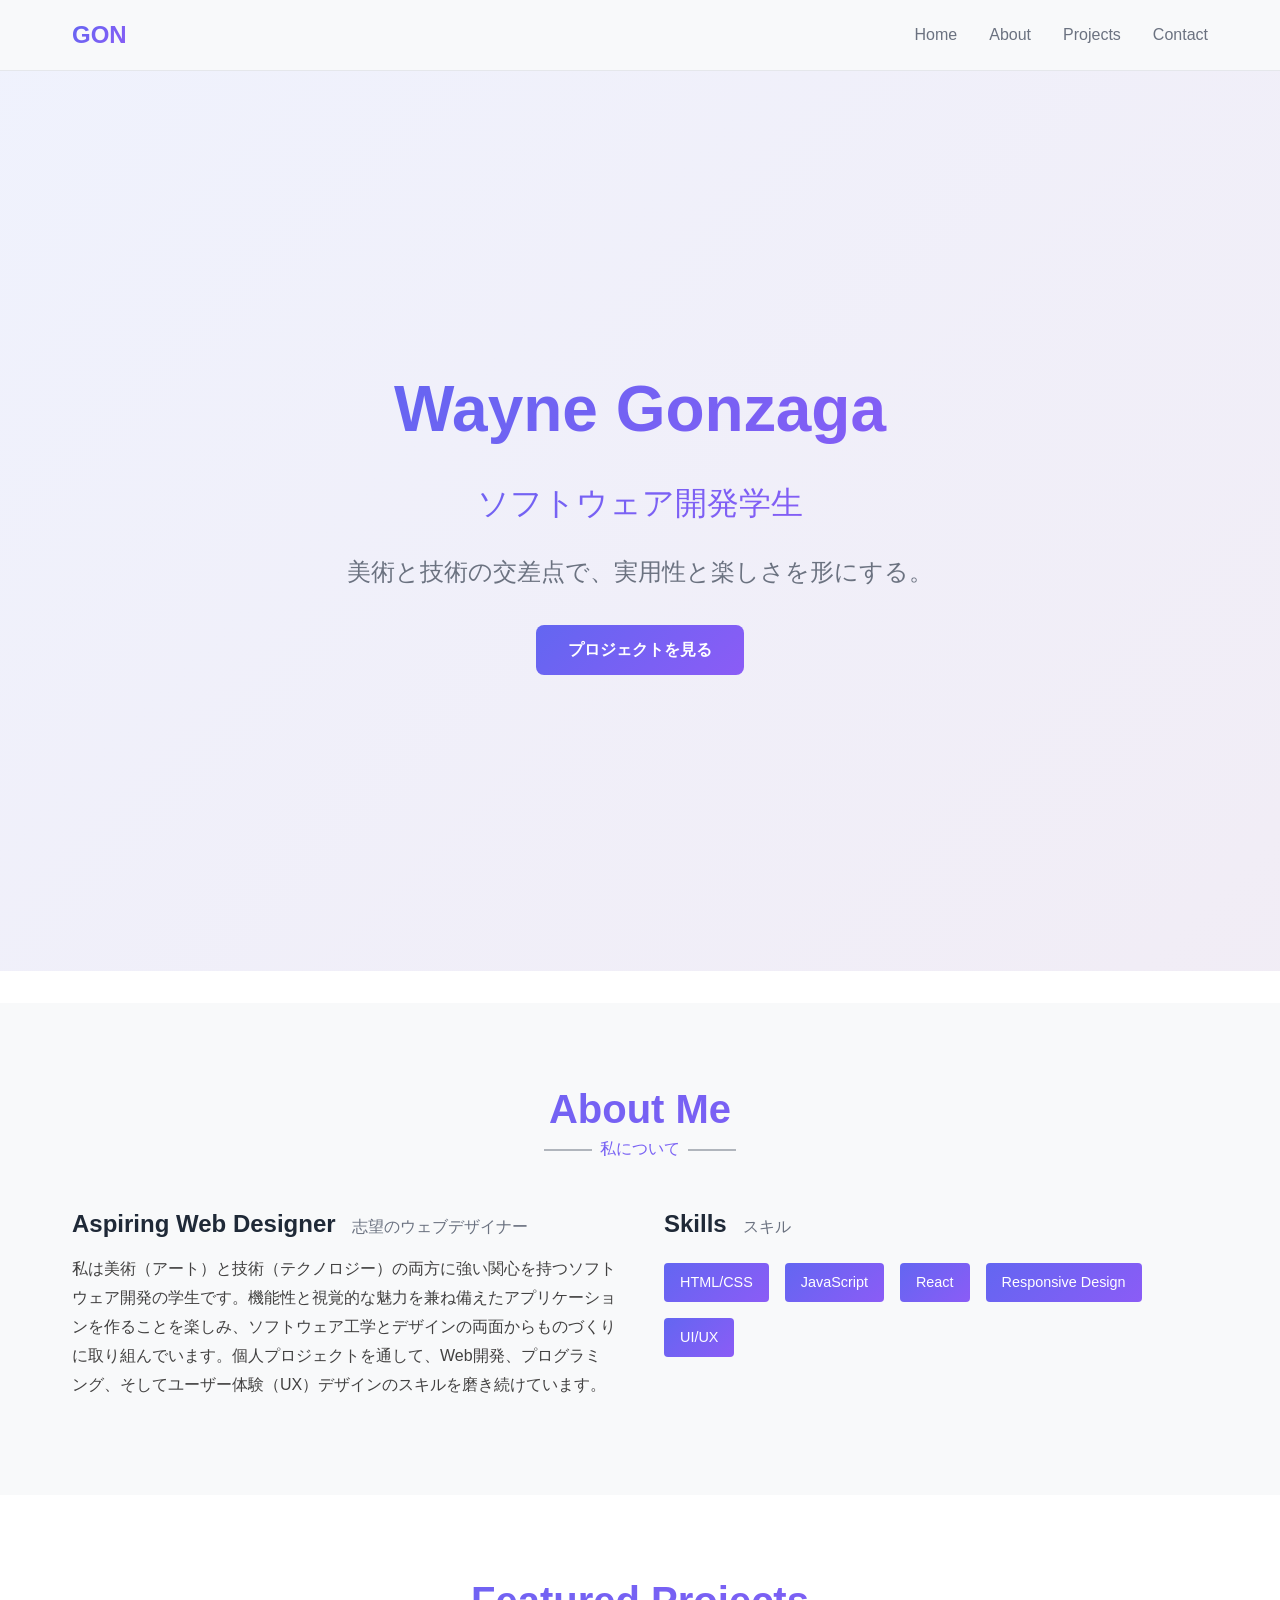
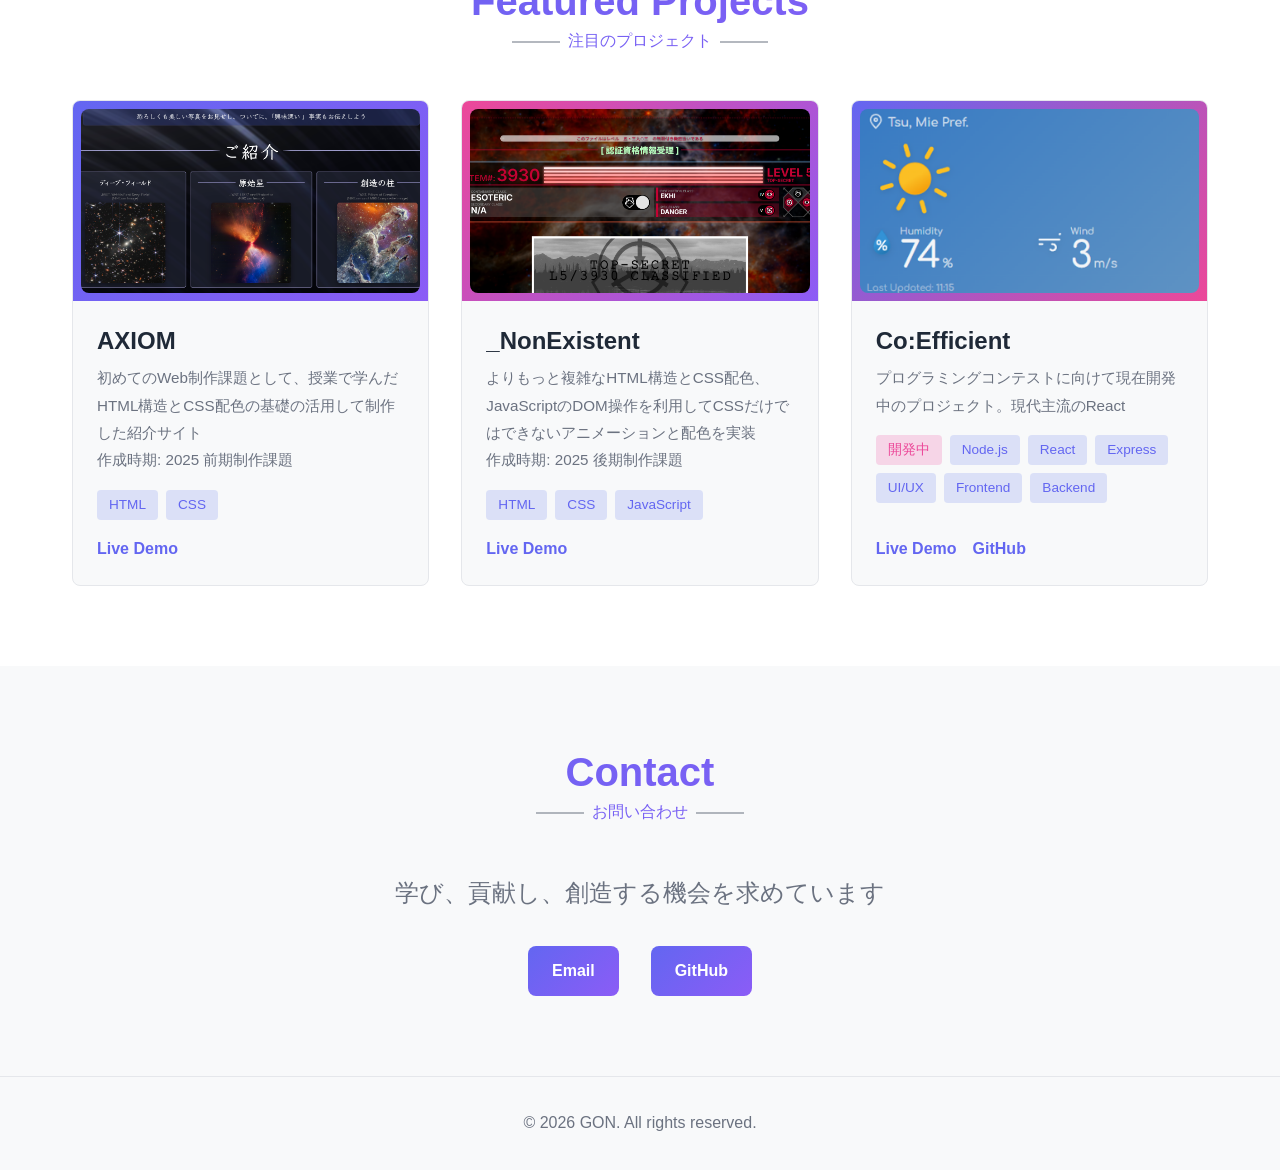
==== index.html @ ca24df77 "Finishing touch" ====
<!DOCTYPE html>
<html lang="en">

<head>
    <meta charset="UTF-8">
    <meta name="viewport" content="width=device-width, initial-scale=1.0">
    <title>Portfolio - GON</title>
    <link rel="stylesheet" href="css/main.css">
</head>

<body>
    <!-- Navigation -->
    <nav class="navbar">
        <div class="nav-container">
            <div class="nav-logo">GON</div>
            <ul class="nav-menu">
                <li class="nav-item"><a href="#hero" class="nav-link">Home</a></li>
                <li class="nav-item"><a href="#about" class="nav-link">About</a></li>
                <li class="nav-item"><a href="#projects" class="nav-link">Projects</a></li>
                <li class="nav-item"><a href="#contact" class="nav-link">Contact</a></li>
            </ul>
        </div>
    </nav>

    <!-- Hero Section -->
    <section id="hero" class="hero">
        <div class="hero-content">
            <h1 class="hero-title">Wayne Gonzaga<br><span
                    style="font-size: 0.5em; color: var(--text-secondary); font-weight: normal;">ソフトウェア開発学生</span></h1>
            <p class="hero-subtitle">美術と技術の交差点で、実用性と楽しさを形にする。</p>
            <a href="#projects" class="btn btn-primary">プロジェクトを見る</a>
        </div>
    </section>

    <!-- About Section -->
    <section id="about" class="about">
        <div class="container">
            <div class="section-title">
                <h2> About Me </h2>
                <h3 class="jp-text"> 私について </h3>
            </div>
            <div class="about-content">
                <div class="about-text">
                    <h3>Aspiring Web Designer<span class="jp-text-inline">志望のウェブデザイナー</span></h3>
                    <p class="paragraph">
                        私は美術（アート）と技術（テクノロジー）の両方に強い関心を持つソフトウェア開発の学生です。機能性と視覚的な魅力を兼ね備えたアプリケーションを作ることを楽しみ、ソフトウェア工学とデザインの両面からものづくりに取り組んでいます。個人プロジェクトを通して、Web開発、プログラミング、そしてユーザー体験（UX）デザインのスキルを磨き続けています。
                    </p>
                </div>
                <div class="skills">
                    <h3>Skills<span class="jp-text-inline">スキル</span></h3>
                    <div class="skill-tags">
                        <span class="skill-tag">HTML/CSS</span>
                        <span class="skill-tag">JavaScript</span>
                        <span class="skill-tag">React</span>
                        <span class="skill-tag">Responsive Design</span>
                        <span class="skill-tag">UI/UX</span>
                    </div>
                </div>
            </div>
        </div>
    </section>

    <!-- Projects Section -->
    <section id="projects" class="projects">
        <div class="container">
            <div class="section-title">
                <h2>Featured Projects</h2>
                <h3 class="jp-text">注目のプロジェクト</h3>
            </div>
            <div class="projects-grid">
                <!-- Project 1: AXIOM -->
                <div class="project-card">
                    <div class="project-image" style="background: linear-gradient(135deg, #6366f1 0%, #8b5cf6 100%);">
                        <div class="image-wrapper">
                            <div class="image AXIOM">
                            </div>
                        </div>
                    </div>
                    <div class="project-info">
                        <h3 class="project-title">AXIOM</h3>
                        <p class="project-description">
                            初めてのWeb制作課題として、授業で学んだHTML構造とCSS配色の基礎の活用して制作した紹介サイト <br>
                            作成時期: 2025 前期制作課題
                        </p>
                        <div class="project-tags">
                            <span class="tag">HTML</span>
                            <span class="tag">CSS</span>
                        </div>
                        <div class="project-links">
                            <a href="./_AXIOM/index.html" target="_blank" class="project-link">Live Demo</a>
                        </div>
                    </div>
                </div>

                <!-- Project 2: CLASSIFIED -->
                <div class="project-card">
                    <div class="project-image" style="background: linear-gradient(135deg, #ec4899 0%, #8b5cf6 100%);">
                        <div class="image-wrapper">
                            <div class="image NonExistent">
                            </div>
                        </div>
                    </div>
                    <div class="project-info">
                        <h3 class="project-title">_NonExistent</h3>
                        <p class="project-description">
                            よりもっと複雑なHTML構造とCSS配色、JavaScriptのDOM操作を利用してCSSだけではできないアニメーションと配色を実装 <br>
                            作成時期: 2025 後期制作課題
                        </p>
                        <div class="project-tags">
                            <span class="tag">HTML</span>
                            <span class="tag">CSS</span>
                            <span class="tag">JavaScript</span>
                        </div>
                        <div class="project-links">
                            <a href="./_NonExistent/index.html" target="_blank" class="project-link">Live Demo</a>
                        </div>
                    </div>
                </div>

                <!-- Project 3: Your Portfolio -->
                <div class="project-card">
                    <div class="project-image" style="background: linear-gradient(135deg, #6366f1 0%, #ec4899 100%);">
                        <div class="image-wrapper">
                            <div class="image CoEfficient">
                            </div>
                        </div>
                    </div>
                    <div class="project-info">
                        <h3 class="project-title">Co:Efficient</h3>
                        <p class="project-description">
                            プログラミングコンテストに向けて現在開発中のプロジェクト。現代主流のReact
                        </p>
                        <div class="project-tags">
                            <span class="tag tag-dev">開発中</span>
                            <span class="tag">Node.js</span>
                            <span class="tag">React</span>
                            <span class="tag">Express</span>
                            <span class="tag">UI/UX</span>
                            <span class="tag">Frontend</span>
                            <span class="tag">Backend</span>
                        </div>
                        <div class="project-links">
                            <a href="https://co-efficient.vercel.app" target="_blank" class="project-link">Live Demo</a>
                            <a href="https://github.com/TotallyNotWh4l3/CoEfficient" target="_blank"
                                class="project-link">GitHub</a>
                        </div>
                    </div>
                </div>
            </div>
        </div>
    </section>

    <!-- Contact Section -->
    <section id="contact" class="contact">
        <div class="container">
            <div class="section-title">
                <h2>Contact</h2>
                <h3 class="jp-text">お問い合わせ</h3>
            </div>
            <p class="contact-subtitle">学び、貢献し、創造する機会を求めています</p>
            <div class="contact-links">
                <a href="mailto:gonzaga.wayne@tsukougi.ac.jp" class="contact-link">Email</a>
                <a href="https://github.com/TotallyNotWh4l3" target="_blank" class="contact-link">GitHub</a>
            </div>
        </div>
    </section>

    <!-- Footer -->
    <footer class="footer">
        <p>&copy; 2026 GON. All rights reserved.</p>
    </footer>

    <script src="js/script.js"></script>
</body>

</html>
---- css/main.css ----
@import url('./variables.css');
@import url('./base.css');
@import url('./typography.css');
@import url('./utilities.css');
@import url('./navbar.css');
@import url('./hero.css');
@import url('./about.css');
@import url('./projects.css');
@import url('./contact.css');
@import url('./footer.css');
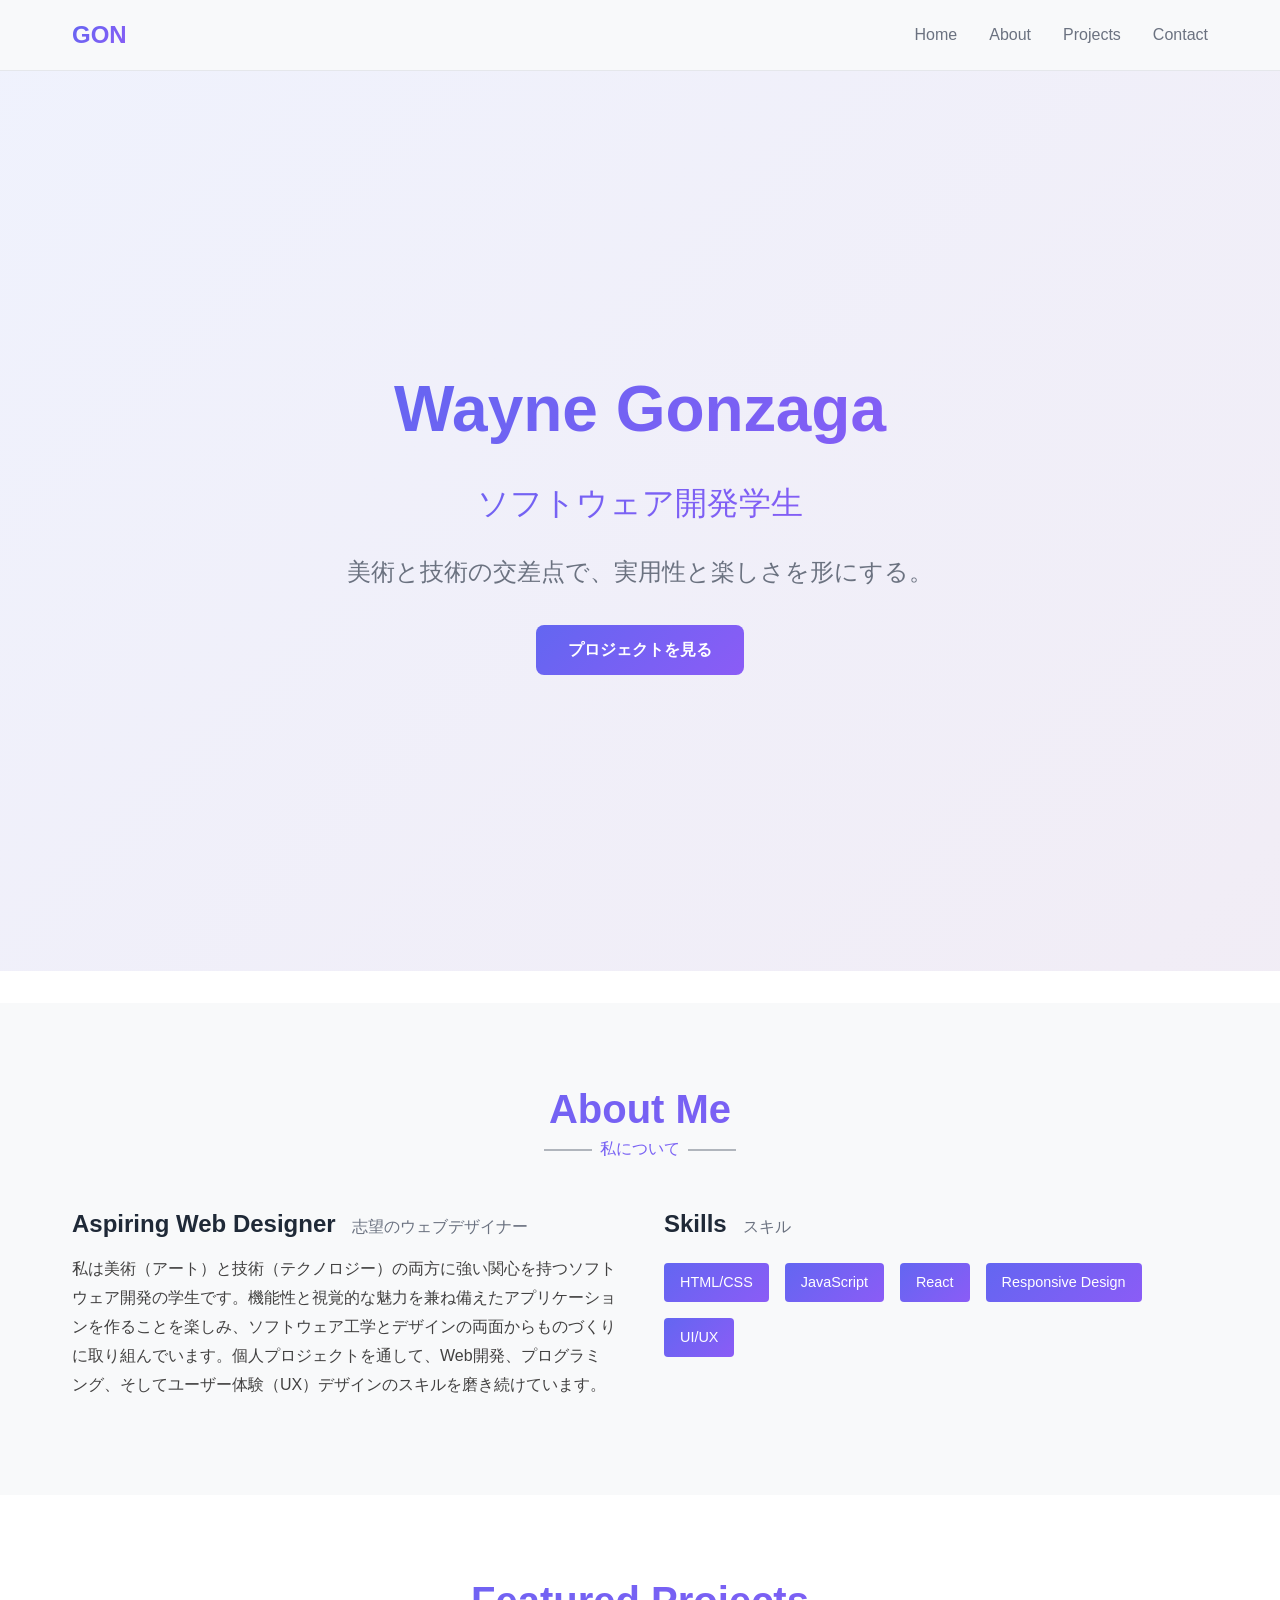
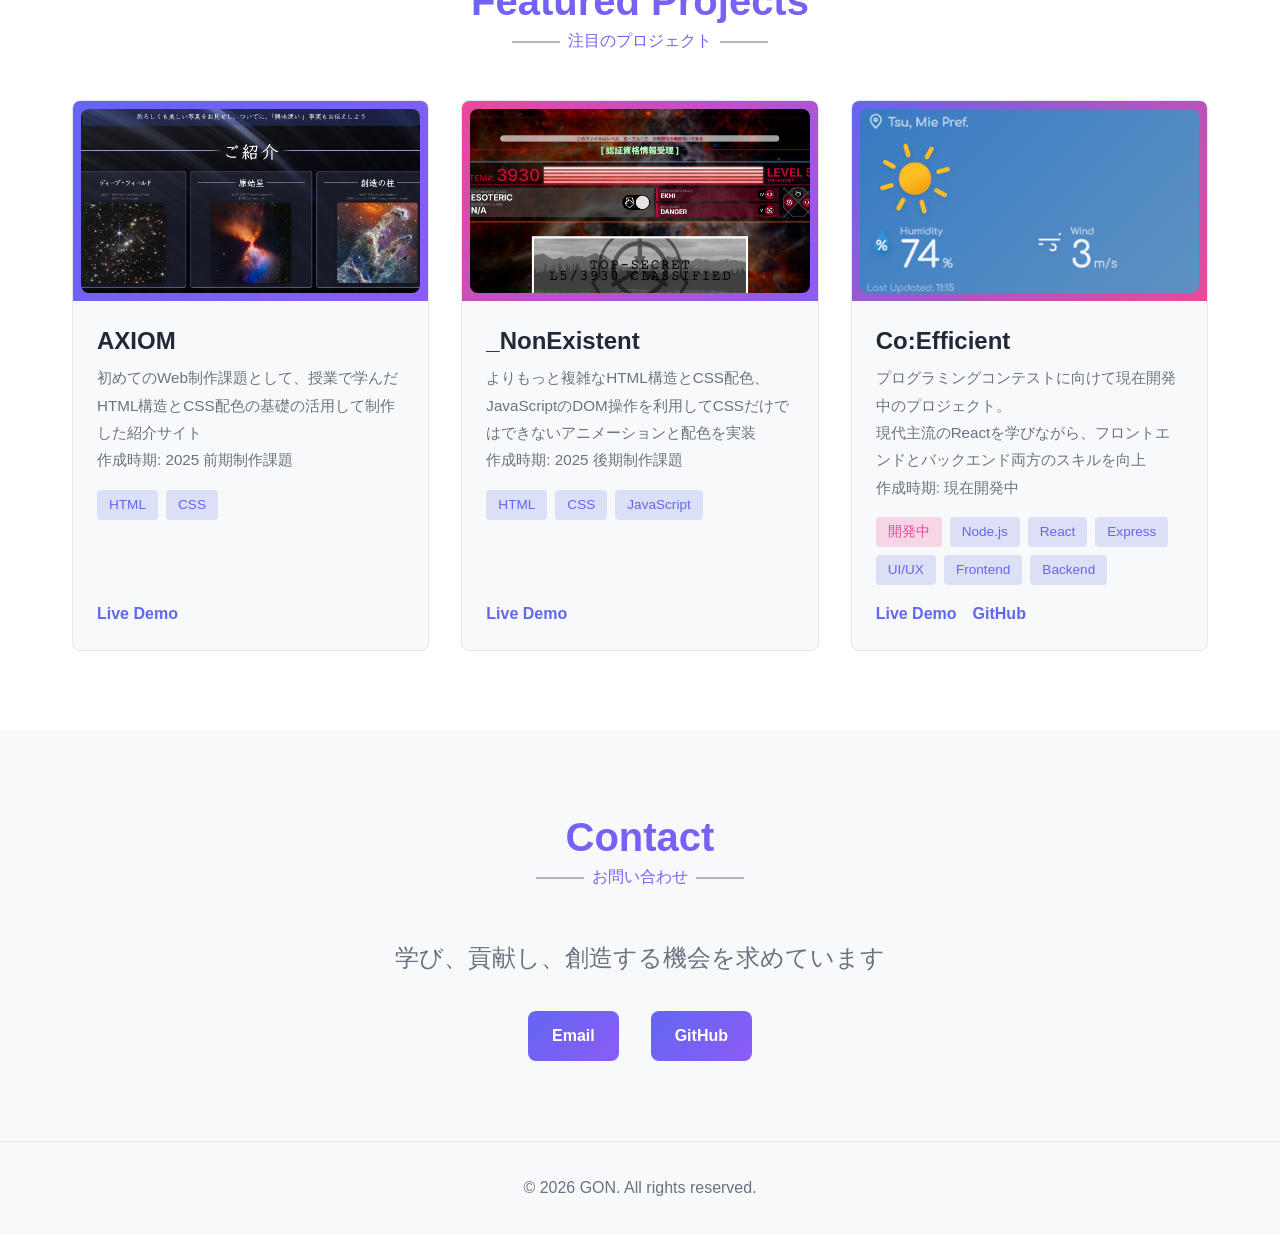
==== commit 7a3b2344: "Minor Fixes" ====
--- a/index.html
+++ b/index.html
@@ -128,7 +128,8 @@
                     <div class="project-info">
                         <h3 class="project-title">Co:Efficient</h3>
                         <p class="project-description">
-                            プログラミングコンテストに向けて現在開発中のプロジェクト。現代主流のReact
+                            プログラミングコンテストに向けて現在開発中のプロジェクト。<br>現代主流のReactを学びながら、フロントエンドとバックエンド両方のスキルを向上 <br>
+                            作成時期: 現在開発中
                         </p>
                         <div class="project-tags">
                             <span class="tag tag-dev">開発中</span>
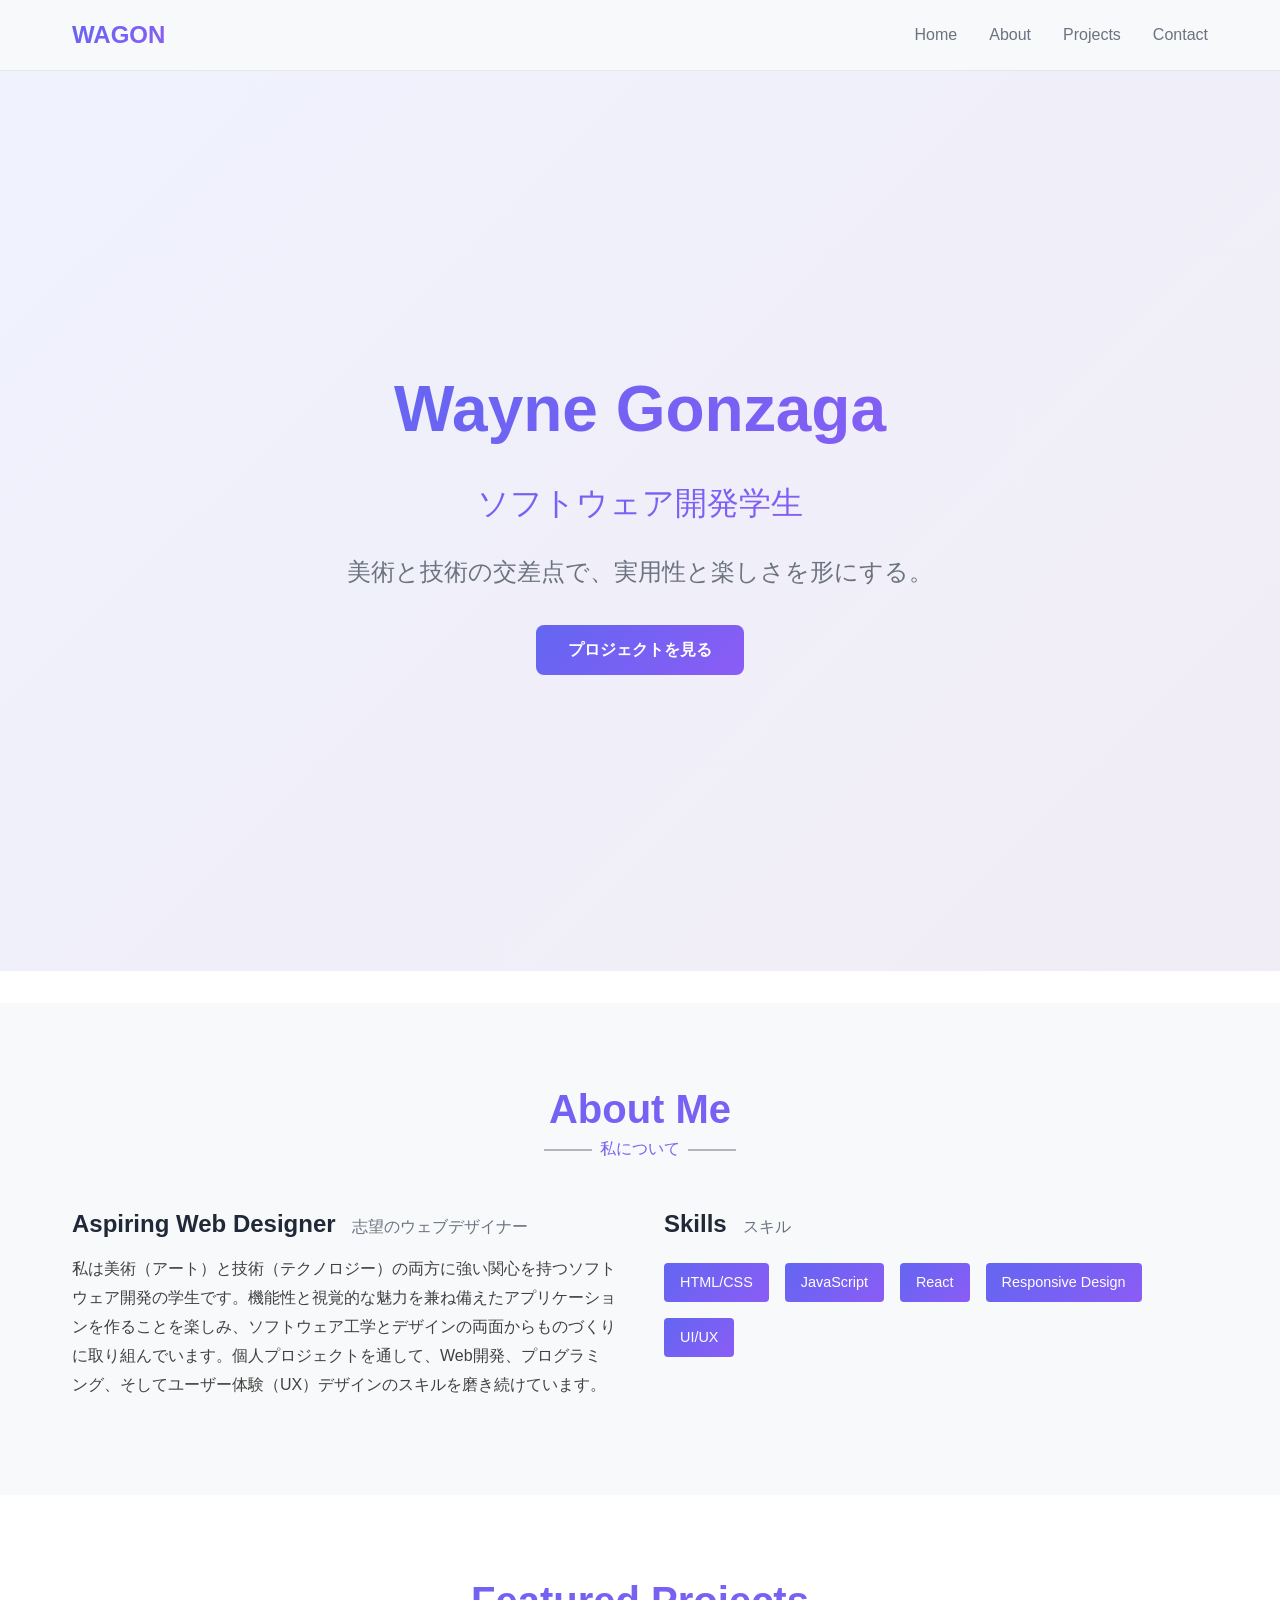
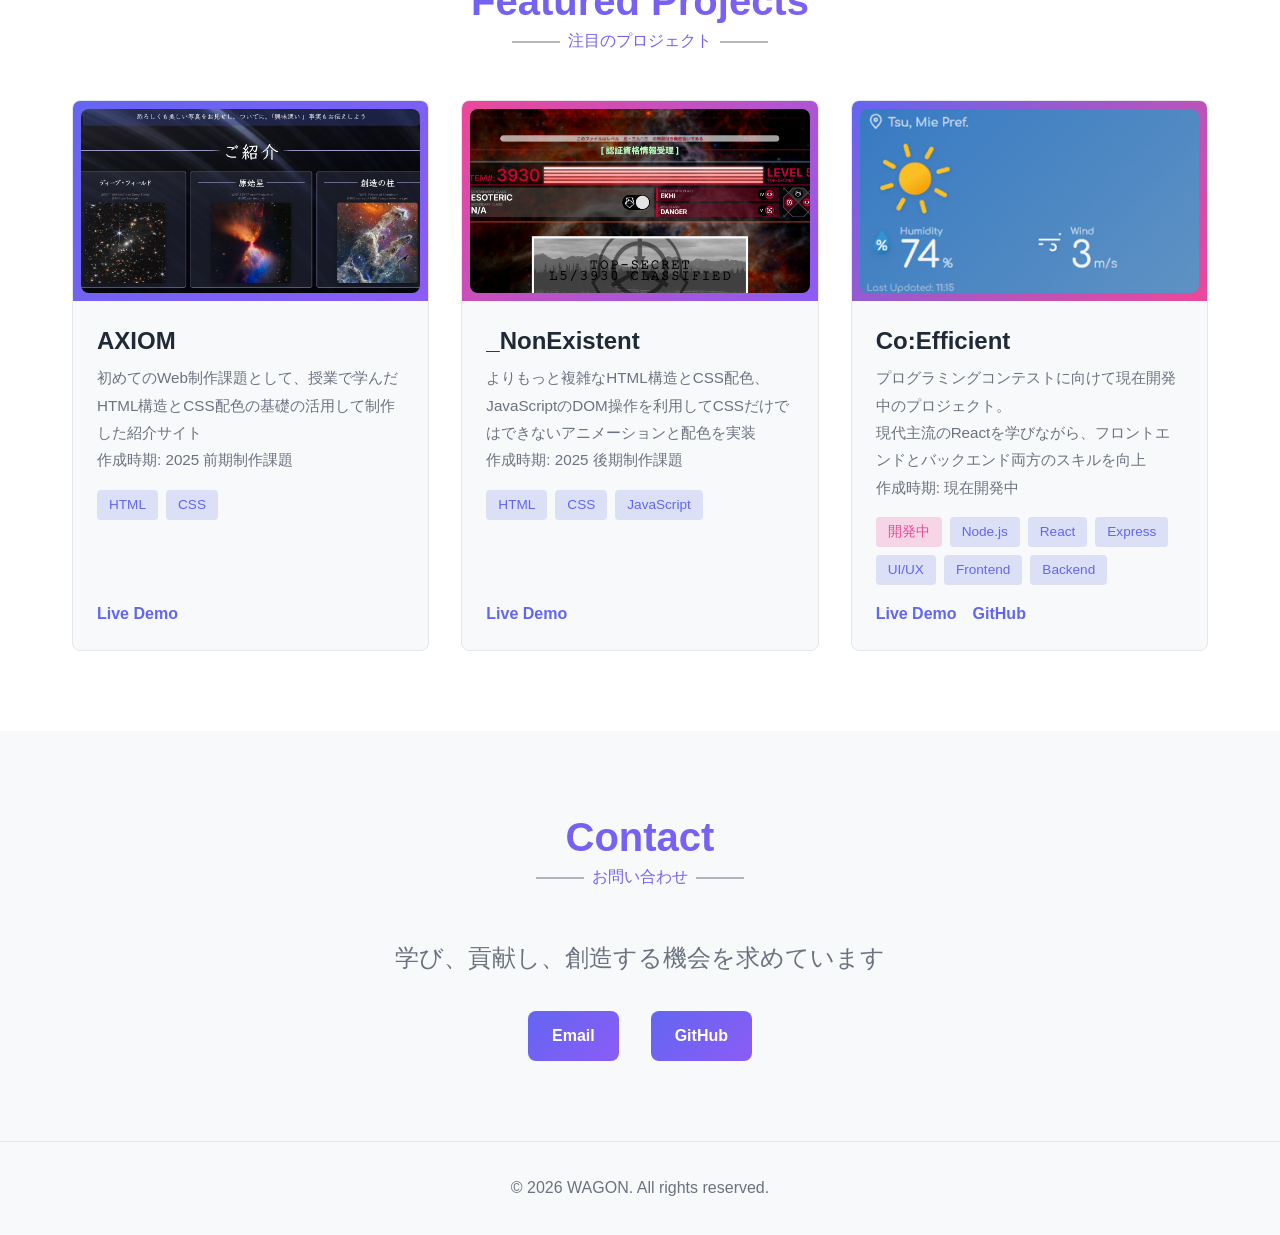
==== commit 59eae21a: "Minor Fixes" ====
--- a/index.html
+++ b/index.html
@@ -12,7 +12,7 @@
     <!-- Navigation -->
     <nav class="navbar">
         <div class="nav-container">
-            <div class="nav-logo">GON</div>
+            <div class="nav-logo">WAGON</div>
             <ul class="nav-menu">
                 <li class="nav-item"><a href="#hero" class="nav-link">Home</a></li>
                 <li class="nav-item"><a href="#about" class="nav-link">About</a></li>
@@ -168,7 +168,7 @@
 
     <!-- Footer -->
     <footer class="footer">
-        <p>&copy; 2026 GON. All rights reserved.</p>
+        <p>&copy; 2026 WAGON. All rights reserved.</p>
     </footer>
 
     <script src="js/script.js"></script>
